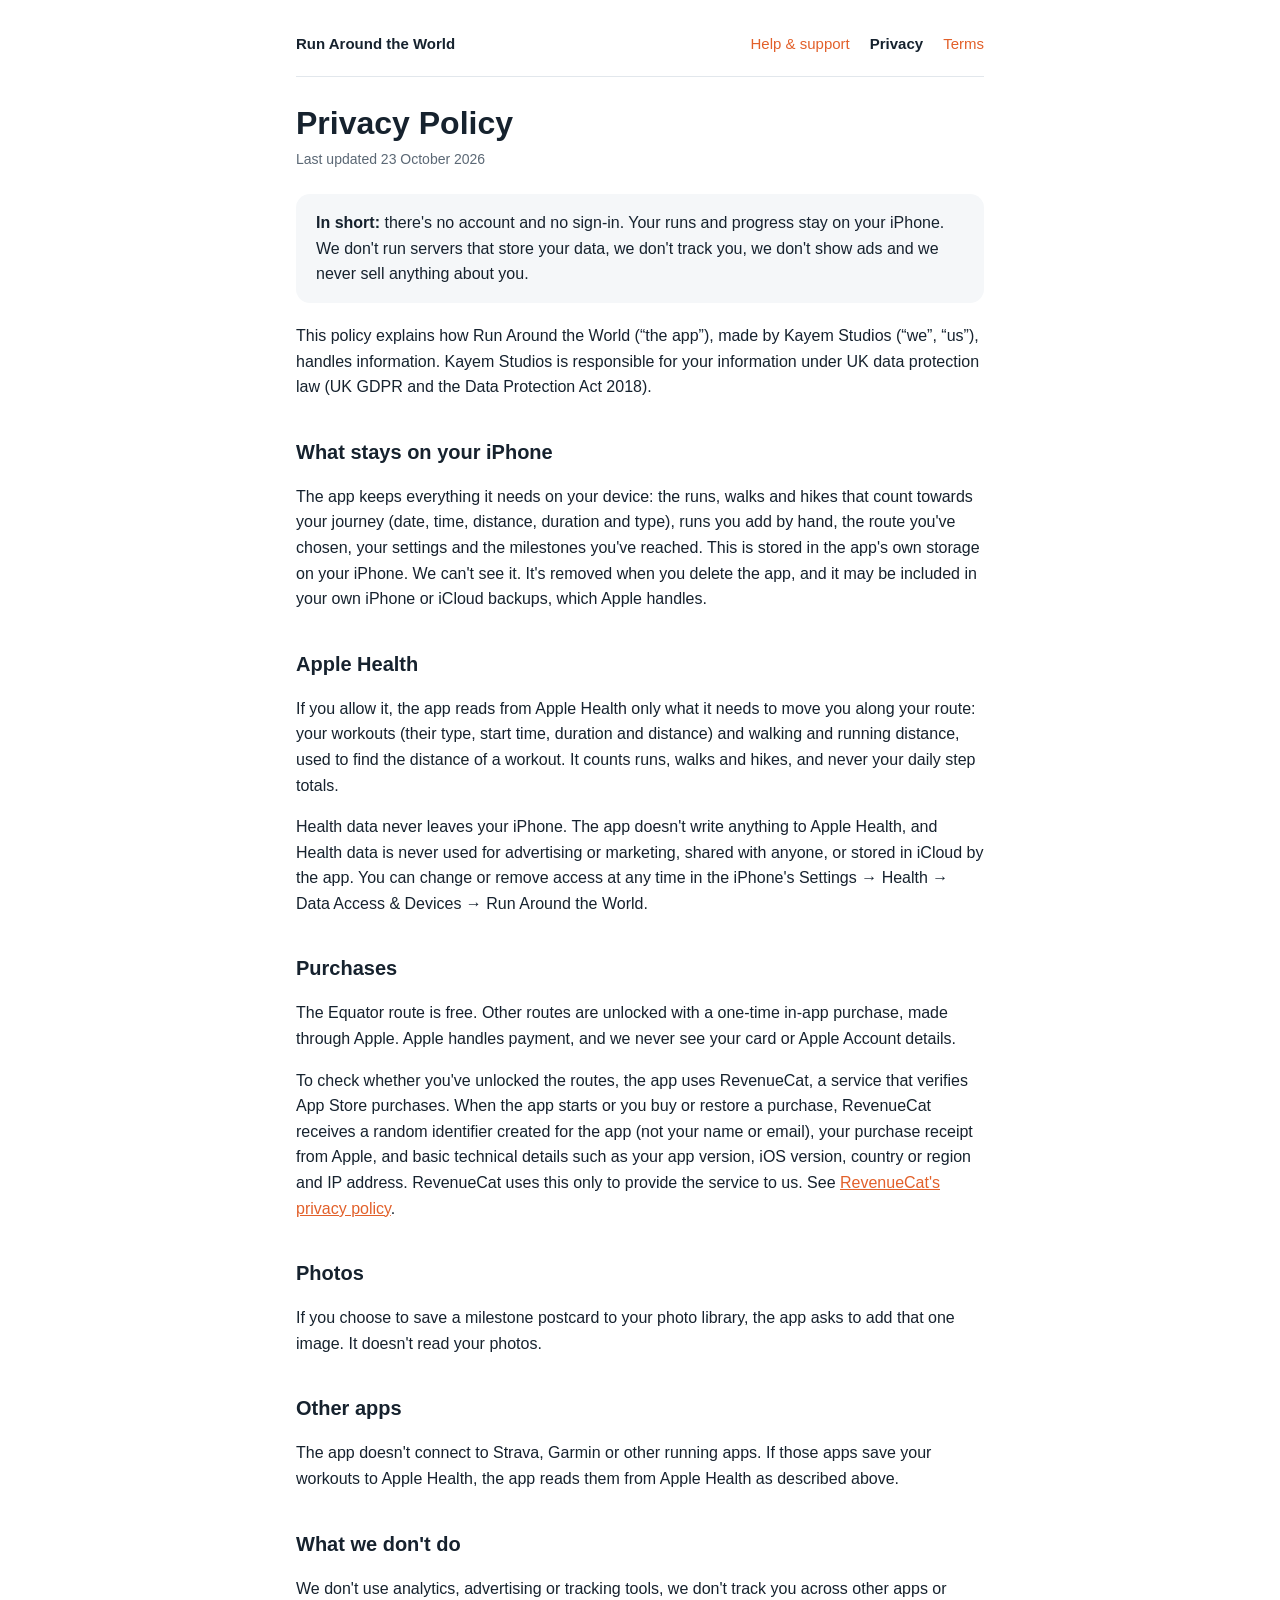
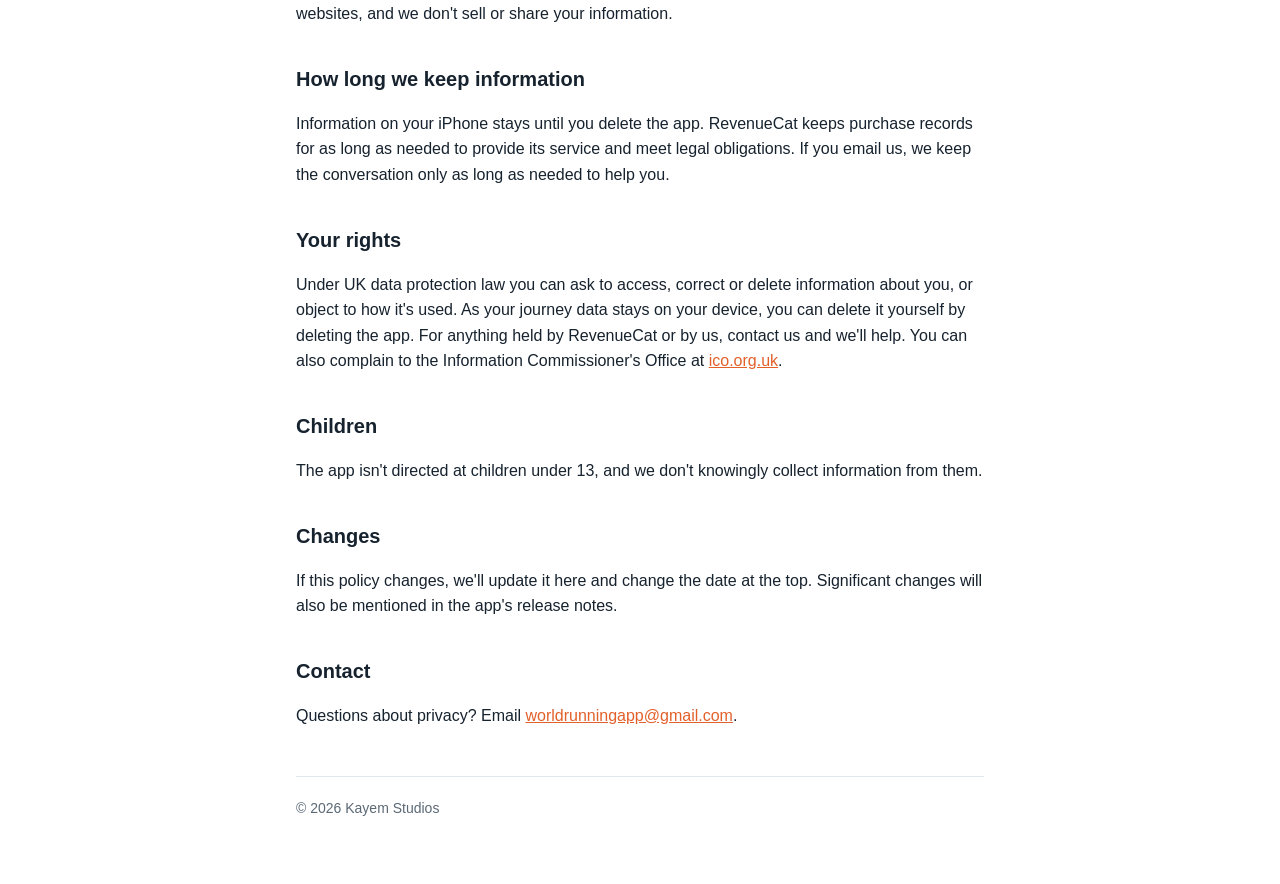
==== privacy.html @ 3d010ce0 "Add files via upload" ====
<!doctype html>
<html lang="en-GB">
  <head>
    <meta charset="utf-8" />
    <meta name="viewport" content="width=device-width, initial-scale=1" />
    <title>Privacy Policy · Run Around the World</title>
    <link rel="stylesheet" href="style.css" />
  </head>
  <body>
    <main>
      <nav>
        <strong>Run Around the World</strong>
        <a href="index.html">Help &amp; support</a>
        <a href="privacy.html" aria-current="page">Privacy</a>
        <a href="terms.html">Terms</a>
      </nav>

      <h1>Privacy Policy</h1>
      <p class="updated">Last updated 23 October 2026</p>

      <div class="box">
        <p>
          <strong>In short:</strong> there's no account and no sign-in. Your runs and progress stay on your
          iPhone. We don't run servers that store your data, we don't track you, we don't show ads and we
          never sell anything about you.
        </p>
      </div>

      <p>
        This policy explains how Run Around the World (“the app”), made by Kayem Studios (“we”, “us”), handles
        information. Kayem Studios is responsible for your information under UK data protection law (UK GDPR and
        the Data Protection Act 2018).
      </p>

      <h2>What stays on your iPhone</h2>
      <p>
        The app keeps everything it needs on your device: the runs, walks and hikes that count towards your
        journey (date, time, distance, duration and type), runs you add by hand, the route you've chosen, your
        settings and the milestones you've reached. This is stored in the app's own storage on your iPhone. We
        can't see it. It's removed when you delete the app, and it may be included in your own iPhone or iCloud
        backups, which Apple handles.
      </p>

      <h2>Apple Health</h2>
      <p>
        If you allow it, the app reads from Apple Health only what it needs to move you along your route:
        your workouts (their type, start time, duration and distance) and walking and running distance, used to
        find the distance of a workout. It counts runs, walks and hikes, and never your daily step totals.
      </p>
      <p>
        Health data never leaves your iPhone. The app doesn't write anything to Apple Health, and Health data is
        never used for advertising or marketing, shared with anyone, or stored in iCloud by the app. You can
        change or remove access at any time in the iPhone's Settings → Health → Data Access &amp; Devices → Run
        Around the World.
      </p>

      <h2>Purchases</h2>
      <p>
        The Equator route is free. Other routes are unlocked with a one-time in-app purchase, made through Apple.
        Apple handles payment, and we never see your card or Apple Account details.
      </p>
      <p>
        To check whether you've unlocked the routes, the app uses RevenueCat, a service that verifies App Store
        purchases. When the app starts or you buy or restore a purchase, RevenueCat receives a random identifier
        created for the app (not your name or email), your purchase receipt from Apple, and basic technical
        details such as your app version, iOS version, country or region and IP address. RevenueCat uses this
        only to provide the service to us. See
        <a href="https://www.revenuecat.com/privacy">RevenueCat's privacy policy</a>.
      </p>

      <h2>Photos</h2>
      <p>
        If you choose to save a milestone postcard to your photo library, the app asks to add that one image.
        It doesn't read your photos.
      </p>

      <h2>Other apps</h2>
      <p>
        The app doesn't connect to Strava, Garmin or other running apps. If those apps save your workouts to
        Apple Health, the app reads them from Apple Health as described above.
      </p>

      <h2>What we don't do</h2>
      <p>
        We don't use analytics, advertising or tracking tools, we don't track you across other apps or websites,
        and we don't sell or share your information.
      </p>

      <h2>How long we keep information</h2>
      <p>
        Information on your iPhone stays until you delete the app. RevenueCat keeps purchase records for as long
        as needed to provide its service and meet legal obligations. If you email us, we keep the conversation
        only as long as needed to help you.
      </p>

      <h2>Your rights</h2>
      <p>
        Under UK data protection law you can ask to access, correct or delete information about you, or object to
        how it's used. As your journey data stays on your device, you can delete it yourself by deleting the app.
        For anything held by RevenueCat or by us, contact us and we'll help. You can also complain to the
        Information Commissioner's Office at <a href="https://ico.org.uk">ico.org.uk</a>.
      </p>

      <h2>Children</h2>
      <p>The app isn't directed at children under 13, and we don't knowingly collect information from them.</p>

      <h2>Changes</h2>
      <p>
        If this policy changes, we'll update it here and change the date at the top. Significant changes will
        also be mentioned in the app's release notes.
      </p>

      <h2>Contact</h2>
      <p>
        Questions about privacy? Email
        <a href="mailto:worldrunningapp@gmail.com">worldrunningapp@gmail.com</a>.
      </p>

      <footer>© 2026 Kayem Studios</footer>
    </main>
  </body>
</html>
---- style.css ----
:root {
  --bg: #ffffff;
  --text: #16222e;
  --muted: #5b6875;
  --line: #e2e7ec;
  --accent: #e2602a;
  --surface: #f5f7f9;
}
@media (prefers-color-scheme: dark) {
  :root {
    --bg: #0d1620;
    --text: #eef2f5;
    --muted: #9aa8b4;
    --line: #24323f;
    --accent: #ff7a3d;
    --surface: #16222e;
  }
}
* {
  box-sizing: border-box;
}
body {
  margin: 0;
  background: var(--bg);
  color: var(--text);
  font: 16px/1.6 -apple-system, BlinkMacSystemFont, 'Segoe UI', Inter, Roboto, sans-serif;
}
main {
  max-width: 720px;
  margin: 0 auto;
  padding: 32px 16px 64px;
}
nav {
  display: flex;
  flex-wrap: wrap;
  gap: 8px 20px;
  padding-bottom: 20px;
  border-bottom: 1px solid var(--line);
  margin-bottom: 28px;
  font-size: 15px;
}
nav strong {
  margin-right: auto;
}
a {
  color: var(--accent);
}
nav a {
  text-decoration: none;
}
nav a[aria-current='page'] {
  color: var(--text);
  font-weight: 600;
}
h1 {
  font-size: 32px;
  line-height: 1.15;
  margin: 0 0 6px;
}
h2 {
  font-size: 20px;
  margin: 36px 0 8px;
}
h3 {
  font-size: 17px;
  margin: 24px 0 4px;
}
.updated {
  color: var(--muted);
  font-size: 14px;
  margin: 0 0 24px;
}
.box {
  background: var(--surface);
  border-radius: 14px;
  padding: 16px 20px;
  margin: 20px 0;
}
.box p {
  margin: 0;
}
footer {
  margin-top: 48px;
  padding-top: 20px;
  border-top: 1px solid var(--line);
  color: var(--muted);
  font-size: 14px;
}
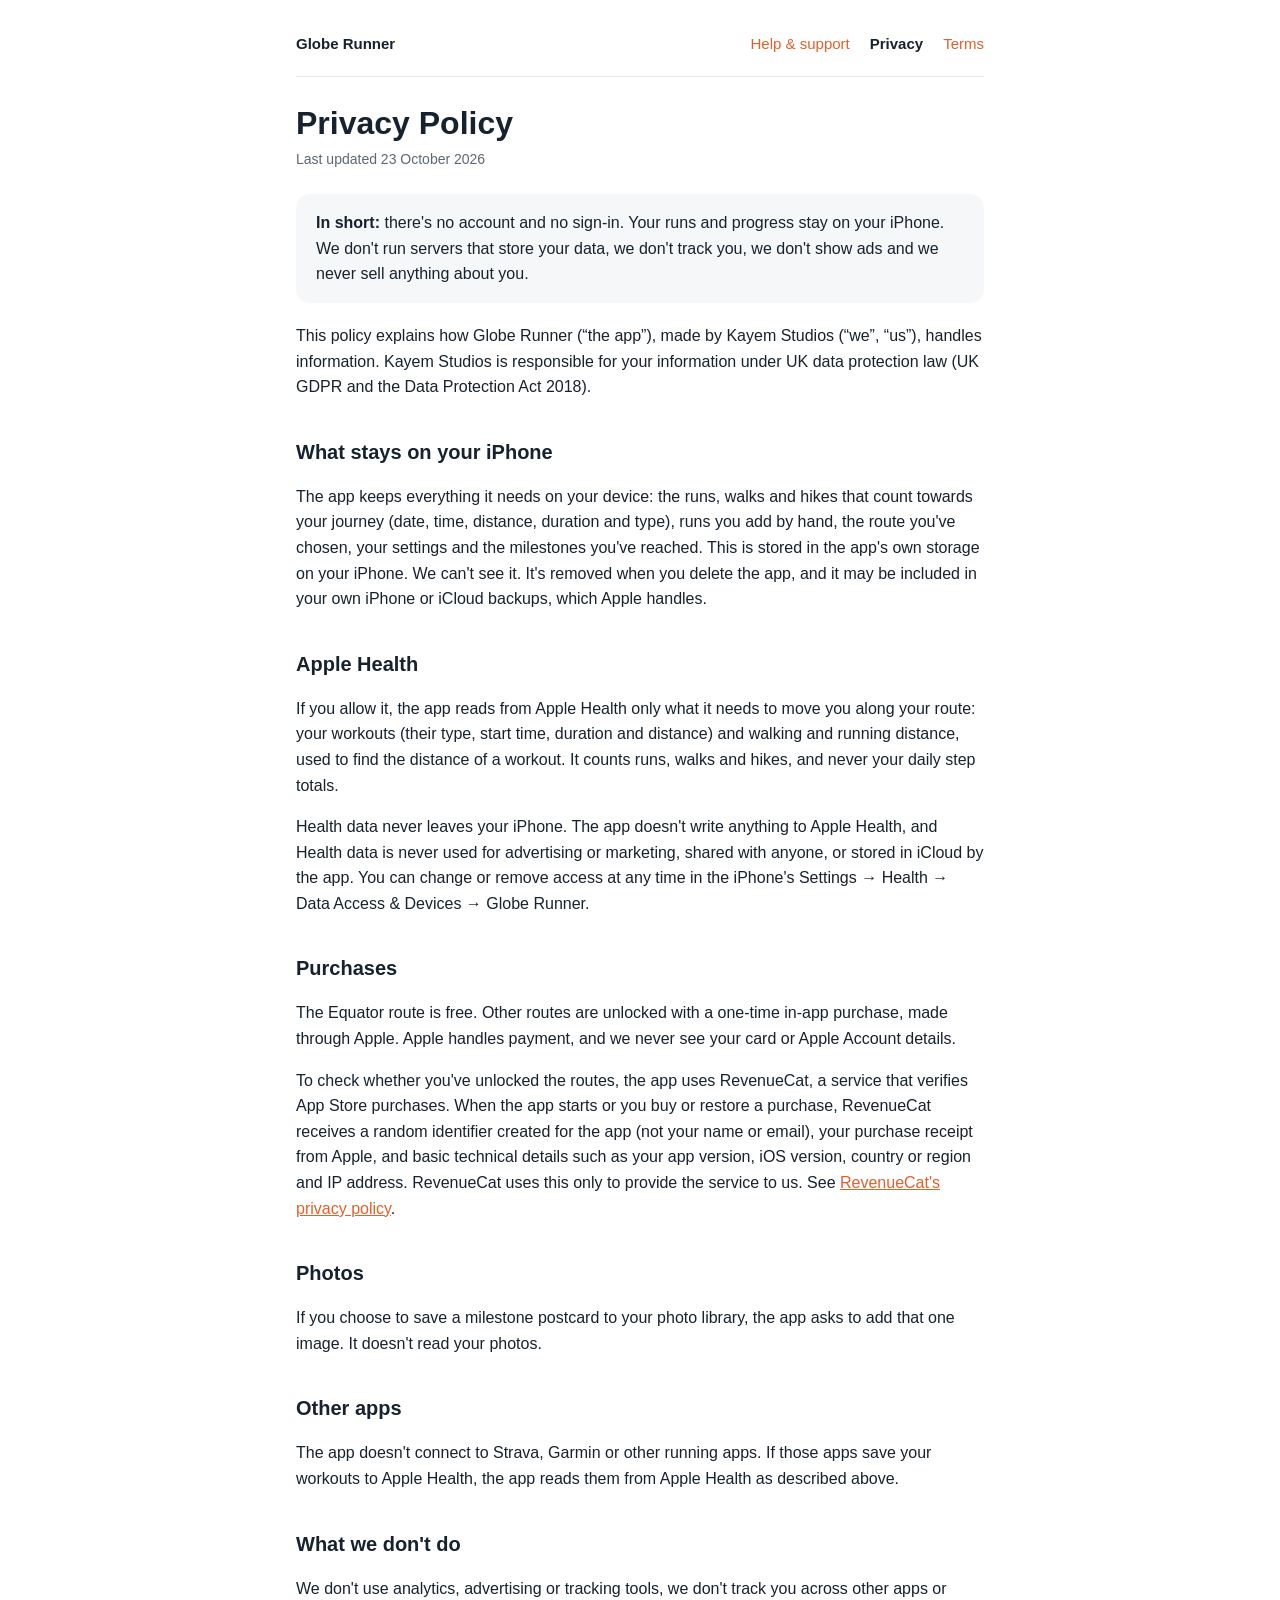
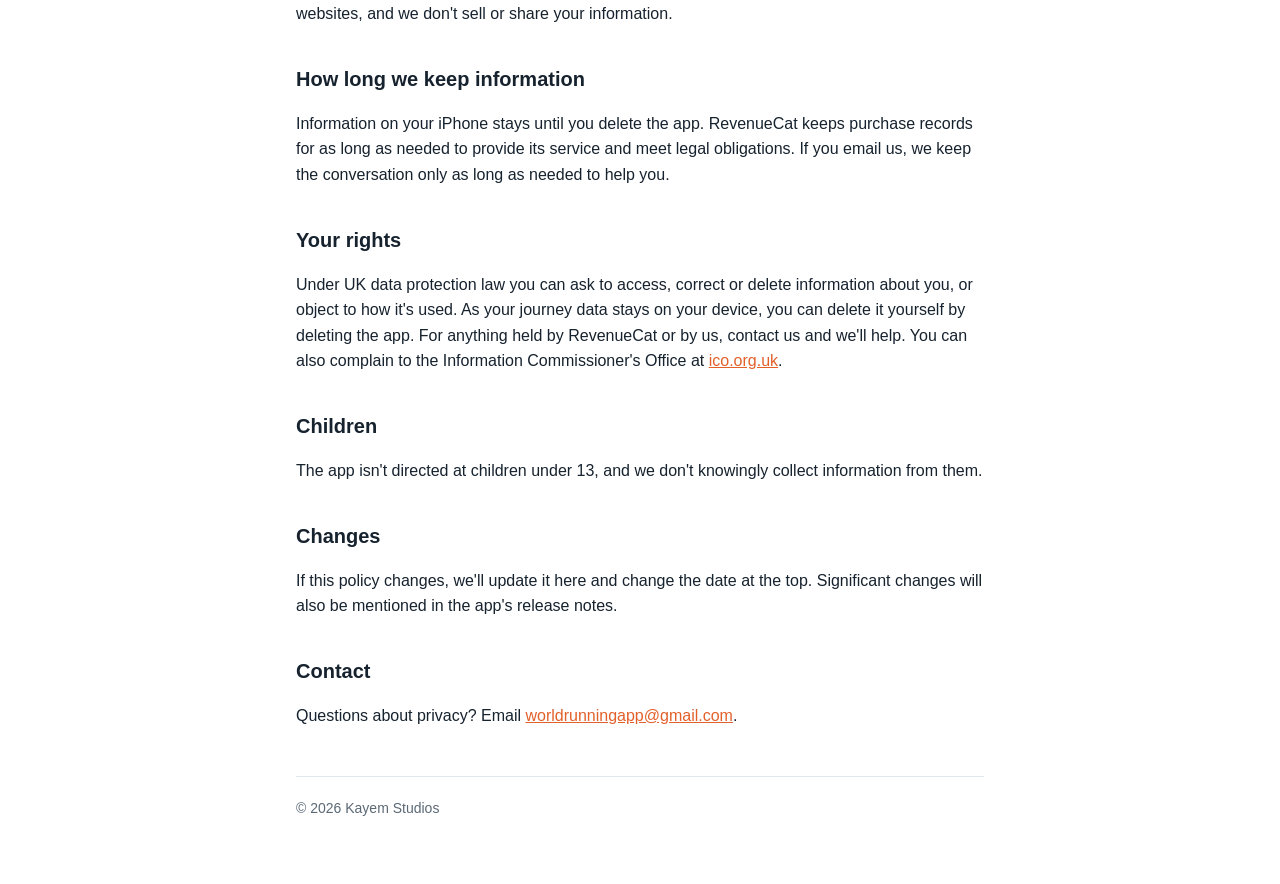
==== commit 28be5c78: "Add files via upload" ====
--- a/privacy.html
+++ b/privacy.html
@@ -3,13 +3,13 @@
   <head>
     <meta charset="utf-8" />
     <meta name="viewport" content="width=device-width, initial-scale=1" />
-    <title>Privacy Policy · Run Around the World</title>
+    <title>Privacy Policy · Globe Runner</title>
     <link rel="stylesheet" href="style.css" />
   </head>
   <body>
     <main>
       <nav>
-        <strong>Run Around the World</strong>
+        <strong>Globe Runner</strong>
         <a href="index.html">Help &amp; support</a>
         <a href="privacy.html" aria-current="page">Privacy</a>
         <a href="terms.html">Terms</a>
@@ -27,7 +27,7 @@
       </div>
 
       <p>
-        This policy explains how Run Around the World (“the app”), made by Kayem Studios (“we”, “us”), handles
+        This policy explains how Globe Runner (“the app”), made by Kayem Studios (“we”, “us”), handles
         information. Kayem Studios is responsible for your information under UK data protection law (UK GDPR and
         the Data Protection Act 2018).
       </p>
@@ -50,8 +50,8 @@
       <p>
         Health data never leaves your iPhone. The app doesn't write anything to Apple Health, and Health data is
         never used for advertising or marketing, shared with anyone, or stored in iCloud by the app. You can
-        change or remove access at any time in the iPhone's Settings → Health → Data Access &amp; Devices → Run
-        Around the World.
+        change or remove access at any time in the iPhone's Settings → Health → Data Access &amp; Devices →
+        Globe Runner.
       </p>
 
       <h2>Purchases</h2>
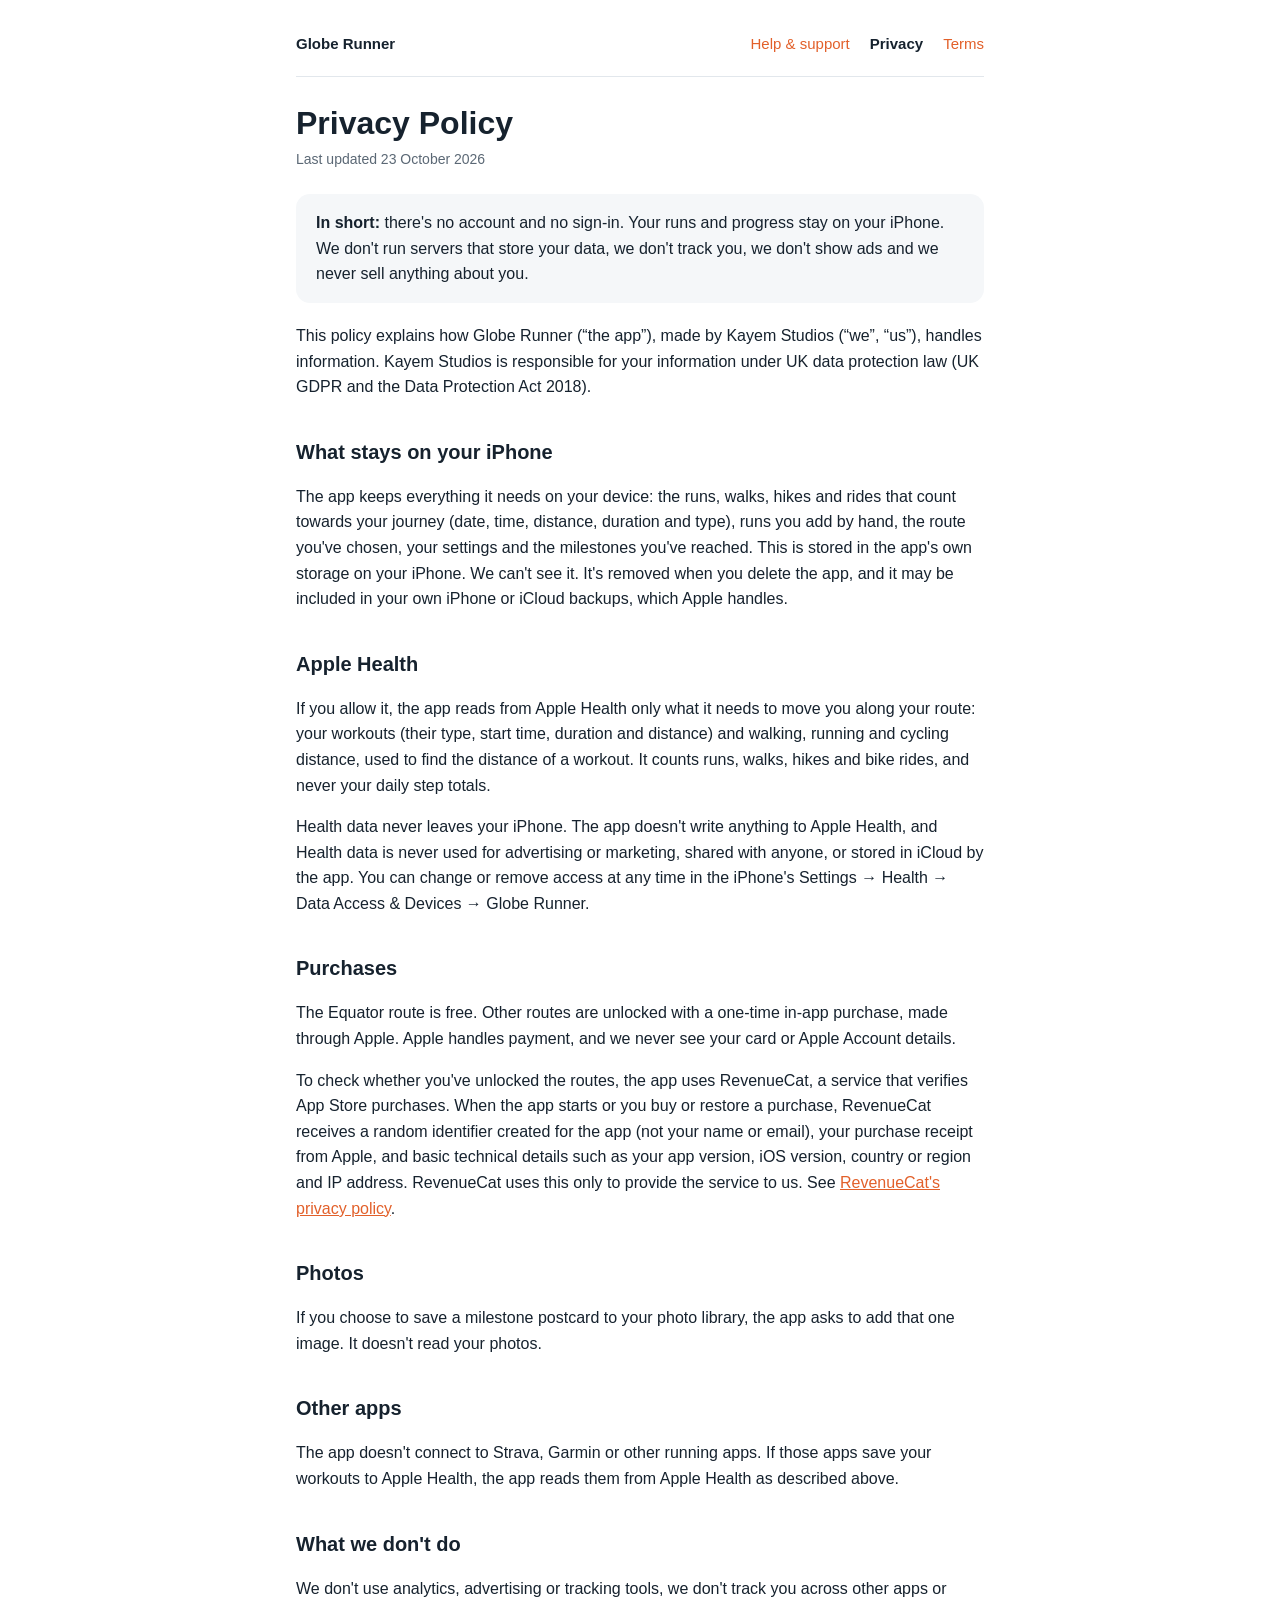
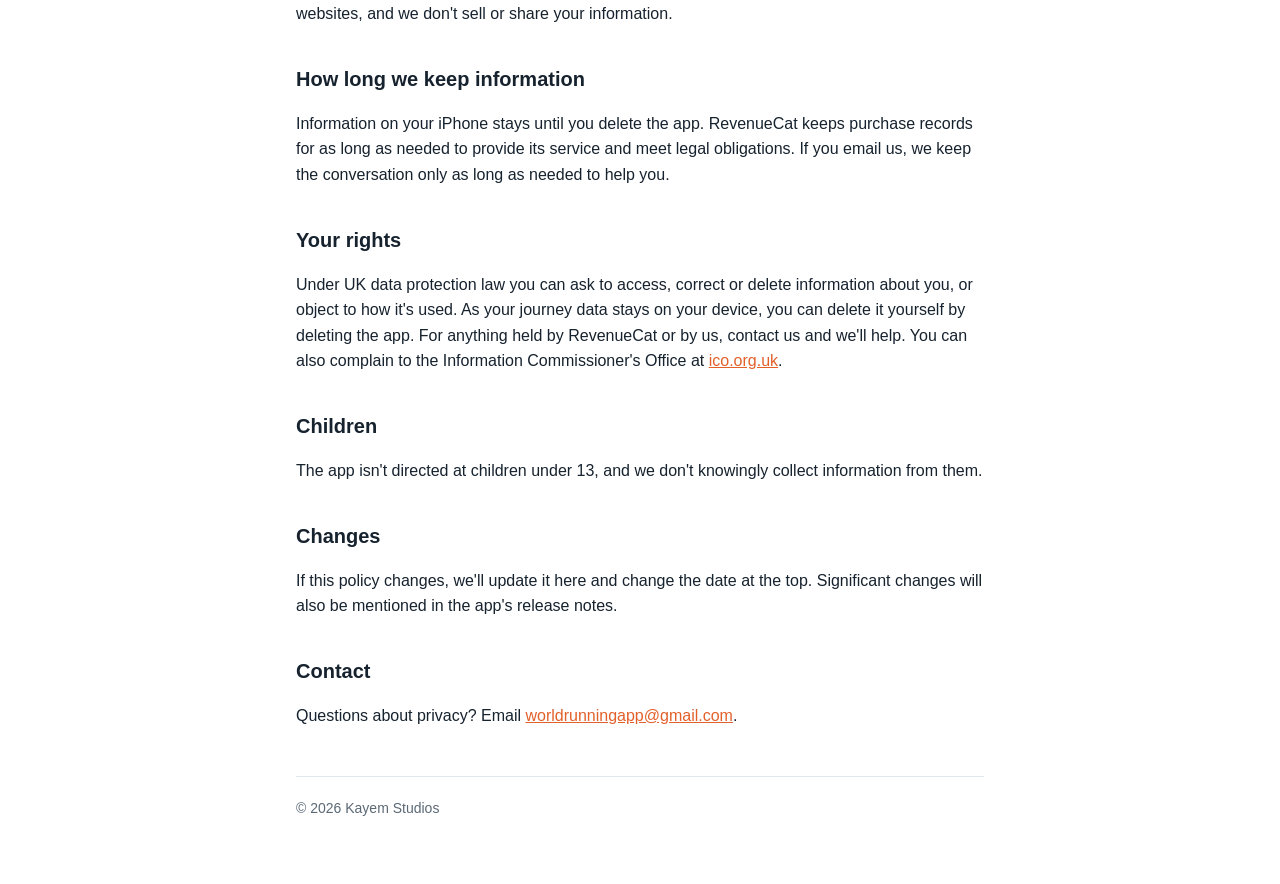
==== commit 533ecdb8: "Add files via upload" ====
--- a/privacy.html
+++ b/privacy.html
@@ -34,7 +34,7 @@
 
       <h2>What stays on your iPhone</h2>
       <p>
-        The app keeps everything it needs on your device: the runs, walks and hikes that count towards your
+        The app keeps everything it needs on your device: the runs, walks, hikes and rides that count towards your
         journey (date, time, distance, duration and type), runs you add by hand, the route you've chosen, your
         settings and the milestones you've reached. This is stored in the app's own storage on your iPhone. We
         can't see it. It's removed when you delete the app, and it may be included in your own iPhone or iCloud
@@ -44,8 +44,9 @@
       <h2>Apple Health</h2>
       <p>
         If you allow it, the app reads from Apple Health only what it needs to move you along your route:
-        your workouts (their type, start time, duration and distance) and walking and running distance, used to
-        find the distance of a workout. It counts runs, walks and hikes, and never your daily step totals.
+        your workouts (their type, start time, duration and distance) and walking, running and cycling distance,
+        used to find the distance of a workout. It counts runs, walks, hikes and bike rides, and never your daily
+        step totals.
       </p>
       <p>
         Health data never leaves your iPhone. The app doesn't write anything to Apple Health, and Health data is
